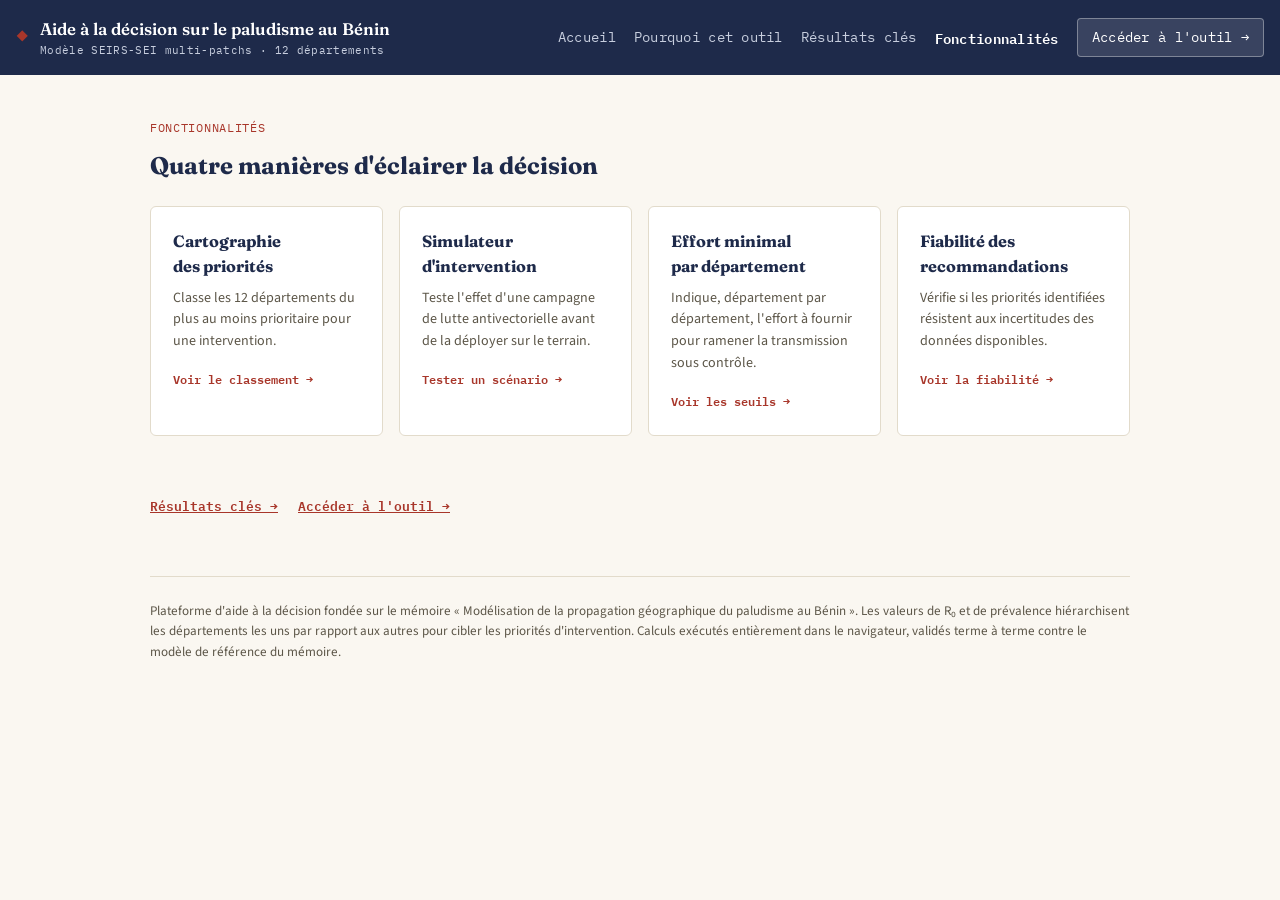
==== fonctionnalites.html @ 159f405b "Add files via upload" ====
<!doctype html>
<html lang="fr">
<head>
<meta charset="utf-8">
<meta name="viewport" content="width=device-width, initial-scale=1">
<title>Fonctionnalités — Plateforme paludisme Bénin</title>
<link rel="preconnect" href="https://fonts.googleapis.com">
<link rel="preconnect" href="https://fonts.gstatic.com" crossorigin>
<link href="https://fonts.googleapis.com/css2?family=Fraunces:opsz,wght@9..144,500;9..144,600;9..144,700&family=Source+Sans+3:wght@400;500;600&family=IBM+Plex+Mono:wght@400;500;600&display=swap" rel="stylesheet">
<link rel="stylesheet" href="style.css">
</head>
<body>

<header class="topbar">
  <div class="topbar-row">
    <a class="brand" href="index.html">
      <span class="brand-mark">◆</span>
      <div>
        <div class="brand-title">Aide à la décision sur le paludisme au Bénin</div>
        <div class="brand-sub">Modèle SEIRS-SEI multi-patchs · 12 départements</div>
      </div>
    </a>
    <nav class="site-links">
      <a href="index.html">Accueil</a>
      <a href="pourquoi.html">Pourquoi cet outil</a>
      <a href="resultats.html">Résultats clés</a>
      <a href="fonctionnalites.html" class="current">Fonctionnalités</a>
      <a href="outil.html" class="cta">Accéder à l'outil →</a>
    </nav>
  </div>
</header>

<section class="features" id="fonctionnalites">
  <div class="section-head">
    <span class="section-eyebrow">Fonctionnalités</span>
    <h2>Quatre manières d'éclairer la décision</h2>
  </div>
  <div class="feature-grid">
    <a class="feature-card" href="outil.html#cartographie">
      <h3>Cartographie des priorités</h3>
      <p>Classe les 12 départements du plus au moins prioritaire pour une intervention.</p>
      <span class="feature-link">Voir le classement →</span>
    </a>
    <a class="feature-card" href="outil.html#simulateur">
      <h3>Simulateur d'intervention</h3>
      <p>Teste l'effet d'une campagne de lutte antivectorielle avant de la déployer sur le terrain.</p>
      <span class="feature-link">Tester un scénario →</span>
    </a>
    <a class="feature-card" href="outil.html#effort">
      <h3>Effort minimal par département</h3>
      <p>Indique, département par département, l'effort à fournir pour ramener la transmission sous contrôle.</p>
      <span class="feature-link">Voir les seuils →</span>
    </a>
    <a class="feature-card" href="outil.html#robustesse">
      <h3>Fiabilité des recommandations</h3>
      <p>Vérifie si les priorités identifiées résistent aux incertitudes des données disponibles.</p>
      <span class="feature-link">Voir la fiabilité →</span>
    </a>
  </div>
</section>

<nav class="page-foot-nav" aria-label="Poursuivre">
  <a href="resultats.html">Résultats clés →</a>
  <a href="outil.html">Accéder à l'outil →</a>
</nav>

<footer>
  Plateforme d'aide à la décision fondée sur le mémoire «&nbsp;Modélisation de la propagation géographique du paludisme au Bénin&nbsp;». Les valeurs de R₀ et de prévalence hiérarchisent les départements les uns par rapport aux autres pour cibler les priorités d'intervention. Calculs exécutés entièrement dans le navigateur, validés terme à terme contre le modèle de référence du mémoire.
</footer>

</body>
</html>
---- style.css ----
/* Feuille de style partagée par les 5 pages de la plateforme (Accueil,
   Pourquoi cet outil, Résultats clés, Fonctionnalités, Outil). Bandeau de
   navigation navy commun à toutes les pages + cartes sur fond papier, avec
   thème sombre automatique. */
:root{
  --paper:#faf7f1;
  --surface:#ffffff;
  --ink:#1b1a17;
  --ink-soft:#5c5648;
  --navy:#1e2a4a;
  --navy-soft:#3d4a70;
  --source:#a8362a;
  --source-bg:#f6e6e3;
  --puits:#2c6e76;
  --puits-bg:#e2eff0;
  --line:#e2dbcb;
  --good:#2f7a4f;
  --warn:#b5791a;
  color-scheme: light;
}
@media (prefers-color-scheme: dark){
  :root:not([data-theme="light"]){
    --paper:#14161c;
    --surface:#1d212a;
    --ink:#eae6dc;
    --ink-soft:#a39d8c;
    --navy:#232e4d;
    --navy-soft:#48578c;
    --source:#e58a7b;
    --source-bg:#3a241f;
    --puits:#74c3cc;
    --puits-bg:#1b3438;
    --line:#333849;
    --good:#6fd79a;
    --warn:#e8b969;
    color-scheme: dark;
  }
}
:root[data-theme="dark"]{
  --paper:#14161c;
  --surface:#1d212a;
  --ink:#eae6dc;
  --ink-soft:#a39d8c;
  --navy:#232e4d;
  --navy-soft:#48578c;
  --source:#e58a7b;
  --source-bg:#3a241f;
  --puits:#74c3cc;
  --puits-bg:#1b3438;
  --line:#333849;
  --good:#6fd79a;
  --warn:#e8b969;
  color-scheme: dark;
}

*{box-sizing:border-box;}
html{scroll-behavior:smooth;}
html,body{margin:0; padding:0; height:100%;}
body{
  background:var(--paper);
  color:var(--ink);
  font-family:"Source Sans 3", system-ui, sans-serif;
  font-size:15.5px;
  line-height:1.55;
  padding-inline:16px;
}
h1,h2,h3{font-family:"Fraunces", Georgia, serif; color:var(--navy); margin:0; text-wrap:balance;}
:root[data-theme="dark"] h1, :root[data-theme="dark"] h2, :root[data-theme="dark"] h3{color:var(--ink);}
@media (prefers-color-scheme: dark){ :root:not([data-theme="light"]) h1, :root:not([data-theme="light"]) h2, :root:not([data-theme="light"]) h3{color:var(--ink);} }
.muted{color:var(--ink-soft); font-size:.92rem;}
[hidden]{display:none !important;}
a{color:var(--source);}
button, select, input{font-family:inherit;}
button:focus-visible, select:focus-visible, input:focus-visible, .tab-btn:focus-visible, .toggle-btn:focus-visible, .feature-card:focus-visible{
  outline:2px solid var(--source); outline-offset:2px;
}
@media (prefers-reduced-motion: reduce){ html{scroll-behavior:auto;} *{transition:none !important; animation:none !important;} }

/* ---- bandeau de navigation (commun à toutes les pages) ---- */
.topbar{
  display:flex;
  flex-direction:column;
  gap:12px;
  padding:16px 4px;
  padding-top:calc(16px + env(safe-area-inset-top, 0px));
  margin-inline:-16px;
  padding-inline:16px;
  background:var(--navy);
  color:#fff;
  position:sticky; top:0; z-index:10;
}
.topbar-row{display:flex; align-items:center; justify-content:space-between; flex-wrap:wrap; gap:16px;}
.brand{display:flex; align-items:center; gap:12px; min-width:0; text-decoration:none; color:inherit;}
.brand-mark{color:var(--source); font-size:1.3rem; flex-shrink:0;}
.brand-title{font-family:"Fraunces", serif; font-weight:600; font-size:1.05rem;}
.brand-sub{font-family:"IBM Plex Mono", monospace; font-size:11px; color:#c7cede; letter-spacing:.03em;}

.site-links{display:flex; align-items:center; gap:18px; flex-wrap:wrap;}
.site-links a{
  color:#c7cede; text-decoration:none; font-size:.86rem;
  font-family:"IBM Plex Mono", monospace; letter-spacing:.02em;
}
.site-links a:hover{color:#fff;}
.site-links a.current{color:#fff; font-weight:600;}
.site-links a.cta{
  background:rgba(255,255,255,.12); border:1px solid rgba(255,255,255,.35);
  color:#fff; padding:8px 14px; border-radius:4px;
}
.site-links a.cta:hover{background:rgba(255,255,255,.22);}
@media (max-width:760px){ .site-links a:not(.cta):not(.current){display:none;} }

.tabs{display:flex; gap:4px; flex-wrap:wrap;}
.tab-btn{
  font-family:"IBM Plex Mono", monospace;
  font-size:12.5px;
  letter-spacing:.03em;
  background:transparent;
  border:1px solid rgba(255,255,255,.28);
  color:#dde2ee;
  padding:8px 14px;
  border-radius:3px;
  cursor:pointer;
  transition:background .15s, color .15s;
}
.tab-btn:hover{background:rgba(255,255,255,.1);}
.tab-btn.active{background:#fff; color:var(--navy); border-color:#fff; font-weight:600;}

/* ---- layout ---- */
main{max-width:980px; margin:0 auto; padding:36px 0 60px;}
.tab-panel{display:none; scroll-margin-top:132px;}
.tab-panel.active{display:block;}
.panel-head{margin-bottom:24px;}
.panel-head h1{font-size:1.6rem; margin-bottom:8px;}
.panel-head p{max-width:68ch; color:var(--ink-soft); margin:0;}

.card{
  background:var(--surface);
  border:1px solid var(--line);
  border-radius:6px;
  padding:22px;
  margin-bottom:20px;
  min-width:0;
}
.card h3{font-size:1.1rem; margin-bottom:14px;}
.note{
  font-size:.92rem;
  color:var(--ink-soft);
  background:var(--source-bg);
  border-left:3px solid var(--source);
}
.note strong{color:var(--ink);}

/* ---- toggle ---- */
.toggle-row{display:flex; gap:8px; margin-bottom:16px; flex-wrap:wrap;}
.toggle-btn{
  font-family:"IBM Plex Mono", monospace;
  font-size:12.5px;
  background:var(--surface);
  border:1px solid var(--line);
  color:var(--ink-soft);
  padding:9px 16px;
  border-radius:4px;
  cursor:pointer;
}
.toggle-btn.active{background:var(--navy); color:#fff; border-color:var(--navy);}

/* ---- table ---- */
.table-card{overflow-x:auto;}
table{width:100%; border-collapse:collapse; font-size:.9rem; min-width:640px;}
th,td{text-align:left; padding:9px 10px; border-bottom:1px solid var(--line); font-variant-numeric:tabular-nums;}
th{font-family:"IBM Plex Mono", monospace; font-size:11px; text-transform:uppercase; letter-spacing:.04em; color:var(--ink-soft); font-weight:600;}
tbody tr:hover{background:var(--paper);}
.pill{
  display:inline-block; padding:2px 9px; border-radius:20px; font-size:11.5px; font-weight:600;
}
.pill.source{background:var(--source-bg); color:var(--source);}
.pill.puits{background:var(--puits-bg); color:var(--puits);}

/* ---- forms ---- */
.sim-grid{display:grid; grid-template-columns:1fr 1fr; gap:20px;}
@media (max-width:760px){ .sim-grid{grid-template-columns:1fr;} }
.form-card label{
  display:block;
  font-family:"IBM Plex Mono", monospace;
  font-size:12px;
  color:var(--ink-soft);
  text-transform:uppercase;
  letter-spacing:.03em;
  margin:16px 0 6px;
}
.form-card label:first-of-type{margin-top:0;}
select, input[type=range]{width:100%;}
select{
  padding:9px 10px;
  border:1px solid var(--line);
  border-radius:4px;
  background:var(--surface);
  font-size:.95rem;
  color:var(--ink);
}
input[type=range]{accent-color:var(--navy);}
.custom-row{display:flex; align-items:center; justify-content:space-between; gap:10px; margin-bottom:8px; font-size:.88rem;}
.custom-row input{width:70px; padding:5px 6px; border:1px solid var(--line); border-radius:4px; background:var(--surface); color:var(--ink);}

.btn-primary, .btn-secondary{
  margin-top:20px;
  width:100%;
  padding:11px;
  border-radius:4px;
  border:none;
  font-family:"IBM Plex Mono", monospace;
  font-size:13px;
  font-weight:600;
  letter-spacing:.03em;
  cursor:pointer;
}
.btn-primary{background:var(--source); color:#1b1a17;}
.btn-primary:hover{filter:brightness(0.92);}
.btn-secondary{background:var(--puits); color:#0c1f22;}
.btn-secondary:hover{filter:brightness(0.92);}
.btn-primary:disabled, .btn-secondary:disabled{opacity:.55; cursor:wait;}

/* ---- kpis ---- */
.kpi-row{display:grid; grid-template-columns:repeat(auto-fit,minmax(140px,1fr)); gap:1px; background:var(--line); border:1px solid var(--line); margin-bottom:20px; border-radius:4px; overflow:hidden;}
.kpi{background:var(--surface); padding:14px 16px; min-width:0;}
.kpi-label{display:block; font-family:"IBM Plex Mono", monospace; font-size:10.5px; text-transform:uppercase; letter-spacing:.04em; color:var(--ink-soft);}
.kpi-value{display:block; font-family:"IBM Plex Mono", monospace; font-variant-numeric:tabular-nums; font-size:1.4rem; font-weight:600; color:var(--navy); margin-top:4px;}
:root[data-theme="dark"] .kpi-value{color:var(--ink);}
@media (prefers-color-scheme: dark){ :root:not([data-theme="light"]) .kpi-value{color:var(--ink);} }
.kpi-value.good{color:var(--good);}
.kpi-value.warn{color:var(--warn);}

.chart-wrap{position:relative;}
canvas{max-width:100%;}

footer{
  max-width:980px; margin:0 auto; padding:24px 0 calc(40px + env(safe-area-inset-bottom, 0px));
  font-size:.82rem; color:var(--ink-soft); border-top:1px solid var(--line); margin-top:20px;
}

/* ---- hero (page d'accueil) ---- */
.hero{
  position:relative;
  min-height:82svh;
  display:flex;
  flex-direction:column;
  align-items:center;
  justify-content:center;
  text-align:center;
  overflow:hidden;
  background:
    radial-gradient(ellipse 80% 60% at 50% 0%, #26345c 0%, transparent 60%),
    linear-gradient(180deg, #0e1526 0%, #141d36 55%, var(--navy) 100%);
  padding:48px 16px 64px;
  margin-inline:-16px;
}
.hero-field{position:absolute; inset:0; overflow:hidden; pointer-events:none;}
.hero-field svg{position:absolute; color:#c7cede;}
.mosquito{animation:drift 26s ease-in-out infinite;}
.mosquito.m2{animation-duration:32s; animation-delay:-6s; color:#9fb0d9;}
.mosquito.m3{animation-duration:22s; animation-delay:-11s;}
.mosquito.m4{animation-duration:29s; animation-delay:-4s; color:#9fb0d9;}
.mosquito.m5{animation-duration:35s; animation-delay:-18s;}
.mosquito.m6{animation-duration:24s; animation-delay:-9s; color:#9fb0d9;}
@keyframes drift{
  0%{ transform:translate(0,0) rotate(0deg); }
  25%{ transform:translate(18px,-14px) rotate(6deg); }
  50%{ transform:translate(-6px,10px) rotate(-4deg); }
  75%{ transform:translate(-20px,-8px) rotate(3deg); }
  100%{ transform:translate(0,0) rotate(0deg); }
}
.parasite{animation:pulse 5.5s ease-in-out infinite; color:var(--source);}
.parasite.p2{animation-duration:6.5s; animation-delay:-2s;}
.parasite.p3{animation-duration:4.8s; animation-delay:-1s;}
.parasite.p4{animation-duration:7s; animation-delay:-3.5s;}
@keyframes pulse{
  0%, 100%{ opacity:.35; transform:scale(1); }
  50%{ opacity:.75; transform:scale(1.08); }
}
.hero-network{position:absolute; color:#4a5a8c; opacity:.55;}
.hero-network .edge{stroke-dasharray:4 5; animation:flow 7s linear infinite;}
@keyframes flow{ to{ stroke-dashoffset:-90; } }
@media (prefers-reduced-motion: reduce){
  .mosquito, .parasite, .hero-network .edge{ animation:none !important; }
}

.hero-content{position:relative; z-index:1; max-width:720px;}
.hero-eyebrow{
  font-family:"IBM Plex Mono", monospace; font-size:12px; letter-spacing:.08em; text-transform:uppercase;
  color:#e8a79c; margin-bottom:18px; display:block;
}
.hero-title{
  font-family:"Fraunces", Georgia, serif; font-weight:600; color:#fdfbf6;
  font-size:clamp(2rem, 5vw, 3.2rem); line-height:1.1; margin:0 0 18px; text-wrap:balance;
}
.hero-title em{color:#e8a79c; font-style:normal;}
.hero-sub{
  color:#c7cede; font-size:1.05rem; max-width:56ch; margin:0 auto 34px; line-height:1.6;
}
.hero-cta{
  display:inline-flex; align-items:center; gap:10px;
  background:var(--source); color:#fff; border:none; border-radius:4px;
  padding:14px 28px; font-family:"IBM Plex Mono", monospace; font-size:13px; font-weight:600;
  letter-spacing:.03em; text-decoration:none; cursor:pointer; transition:transform .15s, filter .15s;
}
.hero-cta:hover{ filter:brightness(1.08); transform:translateY(-1px); }
.hero-scroll-hint{
  margin-top:40px; color:#8b97bf; font-size:11.5px; font-family:"IBM Plex Mono", monospace;
  letter-spacing:.05em; text-transform:uppercase; display:flex; flex-direction:column; align-items:center; gap:8px;
}
.hero-scroll-hint svg{animation:bob 1.8s ease-in-out infinite;}
@keyframes bob{ 0%,100%{transform:translateY(0);} 50%{transform:translateY(5px);} }
@media (prefers-reduced-motion: reduce){ .hero-scroll-hint svg{animation:none;} }

/* ---- sections de contenu (Pourquoi / Résultats clés / Fonctionnalités) ---- */
.section-eyebrow{
  font-family:"IBM Plex Mono", monospace; font-size:11.5px; letter-spacing:.06em; text-transform:uppercase;
  color:var(--source); display:block; margin-bottom:10px;
}
.section-head{max-width:980px; margin:0 auto; padding:0 0 22px;}
.section-head h2{font-size:1.5rem;}

.mission{max-width:980px; margin:0 auto; padding:56px 0 60px;}
.mission-inner{max-width:68ch;}
.mission h2{font-size:1.6rem; margin-bottom:16px;}
.mission p{color:var(--ink-soft); margin:0 0 14px; font-size:1.02rem;}
.mission p:last-child{margin-bottom:0;}

.highlights{max-width:980px; margin:0 auto; padding:44px 0 60px;}
.highlight-grid{display:grid; grid-template-columns:repeat(auto-fit,minmax(210px,1fr)); gap:16px;}
.highlight-card{background:var(--surface); border:1px solid var(--line); border-radius:6px; padding:20px;}
.highlight-label{
  display:block; font-family:"IBM Plex Mono", monospace; font-size:11px; text-transform:uppercase;
  letter-spacing:.03em; color:var(--ink-soft); margin-bottom:8px;
}
.highlight-value{
  display:block; font-family:"Fraunces", serif; font-weight:600; font-size:1.25rem; color:var(--navy);
  margin-bottom:10px; line-height:1.25;
}
:root[data-theme="dark"] .highlight-value{color:var(--ink);}
@media (prefers-color-scheme: dark){ :root:not([data-theme="light"]) .highlight-value{color:var(--ink);} }
.highlight-card p{margin:0; font-size:.88rem; color:var(--ink-soft);}
.highlight-card--live{border-color:var(--source); border-left-width:3px;}
.highlight-value--warn{color:var(--warn) !important;}
.live-dot{color:var(--source); font-size:9px; vertical-align:middle;}
.highlight-goto, .highlight-reset{
  display:inline-block; margin-top:8px; font-family:"IBM Plex Mono", monospace; font-size:12px;
  color:var(--source); font-weight:600; text-decoration:none; background:none; border:none; padding:0; cursor:pointer;
}
.highlight-goto:hover, .highlight-reset:hover{text-decoration:underline;}

.features{max-width:980px; margin:0 auto; padding:44px 0 60px;}
.feature-grid{display:grid; grid-template-columns:repeat(auto-fit,minmax(220px,1fr)); gap:16px;}
.feature-card{
  display:block; background:var(--surface); border:1px solid var(--line); border-radius:6px; padding:22px;
  cursor:pointer; transition:border-color .15s, transform .15s; text-align:left; text-decoration:none;
}
.feature-card:hover{border-color:var(--source); transform:translateY(-2px);}
.feature-card h3{font-size:1.02rem; margin-bottom:8px;}
.feature-card p{margin:0 0 14px; font-size:.88rem; color:var(--ink-soft);}
.feature-link{font-family:"IBM Plex Mono", monospace; font-size:12px; color:var(--source); font-weight:600;}

/* ---- page de contenu simple (utilisée par Pourquoi / Résultats clés / Fonctionnalités) ---- */
.page-foot-nav{
  max-width:980px; margin:0 auto; padding:0 0 40px; display:flex; gap:20px; flex-wrap:wrap;
  font-family:"IBM Plex Mono", monospace; font-size:13px;
}
.page-foot-nav a{font-weight:600;}
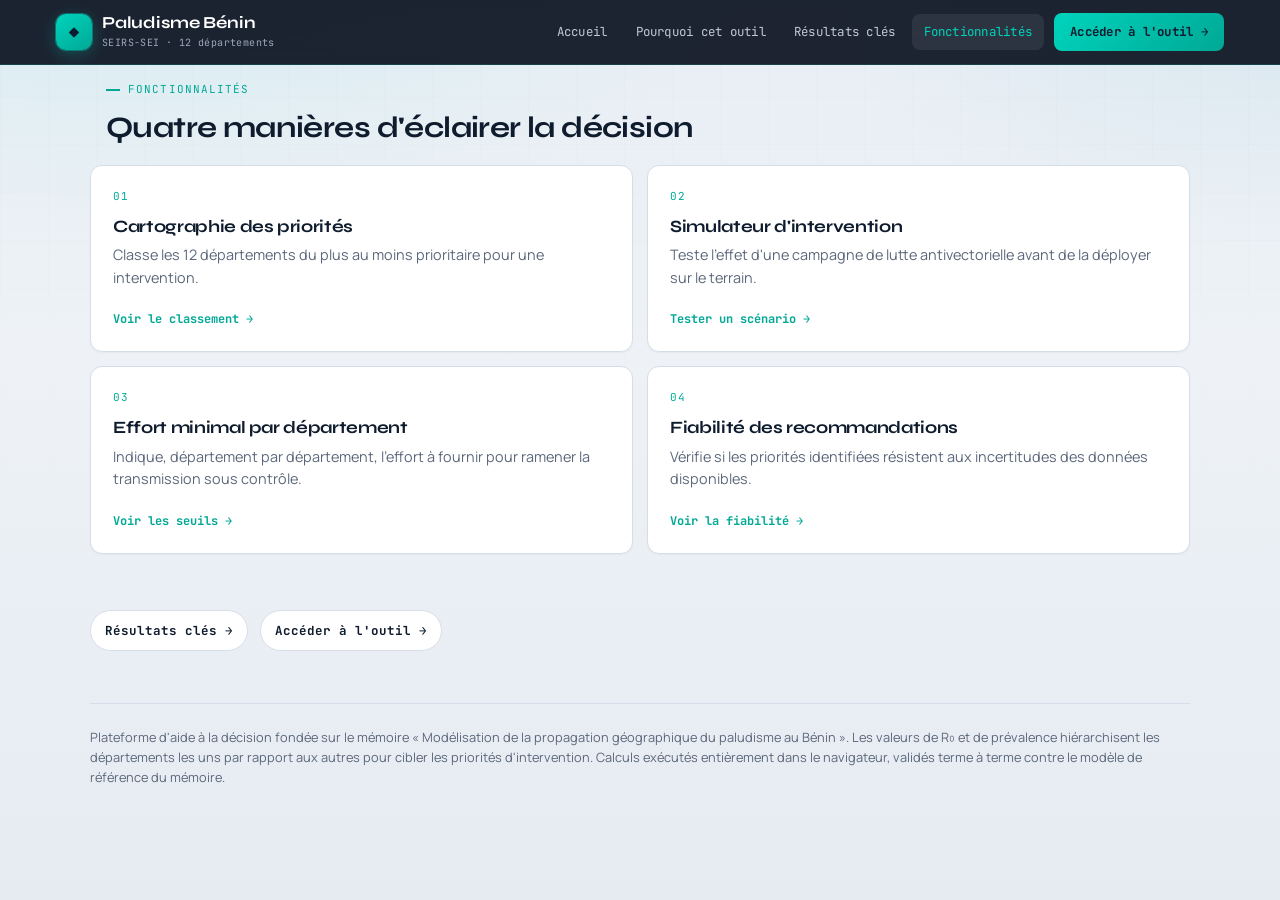
==== commit 29e68861: "Refonte UI high-tech mobile-first de la plateforme. Modernise l'interface (design system, navigation" ====
--- a/fonctionnalites.html
+++ b/fonctionnalites.html
@@ -2,11 +2,11 @@
 <html lang="fr">
 <head>
 <meta charset="utf-8">
-<meta name="viewport" content="width=device-width, initial-scale=1">
-<title>Fonctionnalités — Plateforme paludisme Bénin</title>
+<meta name="viewport" content="width=device-width, initial-scale=1, viewport-fit=cover">
+<title>Fonctionnalités — Paludisme Bénin</title>
 <link rel="preconnect" href="https://fonts.googleapis.com">
 <link rel="preconnect" href="https://fonts.gstatic.com" crossorigin>
-<link href="https://fonts.googleapis.com/css2?family=Fraunces:opsz,wght@9..144,500;9..144,600;9..144,700&family=Source+Sans+3:wght@400;500;600&family=IBM+Plex+Mono:wght@400;500;600&display=swap" rel="stylesheet">
+<link href="https://fonts.googleapis.com/css2?family=JetBrains+Mono:wght@400;500;700&family=Manrope:wght@400;500;600;700&family=Syne:wght@600;700;800&display=swap" rel="stylesheet">
 <link rel="stylesheet" href="style.css">
 </head>
 <body>
@@ -14,13 +14,16 @@
 <header class="topbar">
   <div class="topbar-row">
     <a class="brand" href="index.html">
-      <span class="brand-mark">◆</span>
+      <span class="brand-mark" aria-hidden="true">◆</span>
       <div>
-        <div class="brand-title">Aide à la décision sur le paludisme au Bénin</div>
-        <div class="brand-sub">Modèle SEIRS-SEI multi-patchs · 12 départements</div>
+        <div class="brand-title">Paludisme Bénin</div>
+        <div class="brand-sub">SEIRS-SEI · 12 départements</div>
       </div>
     </a>
-    <nav class="site-links">
+    <button class="nav-toggle" type="button" aria-label="Ouvrir le menu" aria-expanded="false" aria-controls="site-nav">
+      <span></span><span></span><span></span>
+    </button>
+    <nav class="site-links" id="site-nav">
       <a href="index.html">Accueil</a>
       <a href="pourquoi.html">Pourquoi cet outil</a>
       <a href="resultats.html">Résultats clés</a>
@@ -29,29 +32,34 @@
     </nav>
   </div>
 </header>
+<div class="nav-backdrop" aria-hidden="true"></div>
 
-<section class="features" id="fonctionnalites">
+<section class="features page-shell" id="fonctionnalites">
   <div class="section-head">
     <span class="section-eyebrow">Fonctionnalités</span>
     <h2>Quatre manières d'éclairer la décision</h2>
   </div>
   <div class="feature-grid">
     <a class="feature-card" href="outil.html#cartographie">
+      <span class="feature-index">01</span>
       <h3>Cartographie des priorités</h3>
       <p>Classe les 12 départements du plus au moins prioritaire pour une intervention.</p>
       <span class="feature-link">Voir le classement →</span>
     </a>
     <a class="feature-card" href="outil.html#simulateur">
+      <span class="feature-index">02</span>
       <h3>Simulateur d'intervention</h3>
       <p>Teste l'effet d'une campagne de lutte antivectorielle avant de la déployer sur le terrain.</p>
       <span class="feature-link">Tester un scénario →</span>
     </a>
     <a class="feature-card" href="outil.html#effort">
+      <span class="feature-index">03</span>
       <h3>Effort minimal par département</h3>
       <p>Indique, département par département, l'effort à fournir pour ramener la transmission sous contrôle.</p>
       <span class="feature-link">Voir les seuils →</span>
     </a>
     <a class="feature-card" href="outil.html#robustesse">
+      <span class="feature-index">04</span>
       <h3>Fiabilité des recommandations</h3>
       <p>Vérifie si les priorités identifiées résistent aux incertitudes des données disponibles.</p>
       <span class="feature-link">Voir la fiabilité →</span>
@@ -68,5 +76,6 @@
   Plateforme d'aide à la décision fondée sur le mémoire «&nbsp;Modélisation de la propagation géographique du paludisme au Bénin&nbsp;». Les valeurs de R₀ et de prévalence hiérarchisent les départements les uns par rapport aux autres pour cibler les priorités d'intervention. Calculs exécutés entièrement dans le navigateur, validés terme à terme contre le modèle de référence du mémoire.
 </footer>
 
+<script src="nav.js"></script>
 </body>
 </html>
--- a/style.css
+++ b/style.css
@@ -1,368 +1,1192 @@
-/* Feuille de style partagée par les 5 pages de la plateforme (Accueil,
-   Pourquoi cet outil, Résultats clés, Fonctionnalités, Outil). Bandeau de
-   navigation navy commun à toutes les pages + cartes sur fond papier, avec
-   thème sombre automatique. */
-:root{
-  --paper:#faf7f1;
-  --surface:#ffffff;
-  --ink:#1b1a17;
-  --ink-soft:#5c5648;
-  --navy:#1e2a4a;
-  --navy-soft:#3d4a70;
-  --source:#a8362a;
-  --source-bg:#f6e6e3;
-  --puits:#2c6e76;
-  --puits-bg:#e2eff0;
-  --line:#e2dbcb;
-  --good:#2f7a4f;
-  --warn:#b5791a;
+/* Plateforme paludisme Bénin — design system high-tech, mobile-first.
+   Les variables --source / --puits / --navy / --ink / --line alimentent Chart.js. */
+
+:root {
+  --bg: #eef2f6;
+  --bg-elevated: #f7f9fc;
+  --surface: #ffffff;
+  --surface-2: #f1f5f9;
+  --ink: #0b1220;
+  --ink-soft: #5b677a;
+  --navy: #0f1c2e;
+  --navy-soft: #334155;
+  --accent: #00a896;
+  --accent-bright: #00d4bc;
+  --accent-dim: rgba(0, 168, 150, 0.12);
+  --source: #e04a3a;
+  --source-bg: #fdeceb;
+  --puits: #0e8fa8;
+  --puits-bg: #e6f6f9;
+  --line: #d5dde8;
+  --line-strong: #b8c4d4;
+  --good: #1a8f5c;
+  --warn: #c47a12;
+  --glass: rgba(255, 255, 255, 0.72);
+  --shadow-sm: 0 1px 2px rgba(11, 18, 32, 0.04);
+  --shadow-md: 0 8px 28px rgba(11, 18, 32, 0.08);
+  --radius: 12px;
+  --radius-sm: 8px;
+  --topbar-h: 64px;
+  --ease: cubic-bezier(0.22, 1, 0.36, 1);
+  --font-display: "Syne", "Segoe UI", sans-serif;
+  --font-body: "Manrope", system-ui, sans-serif;
+  --font-mono: "JetBrains Mono", ui-monospace, monospace;
   color-scheme: light;
 }
-@media (prefers-color-scheme: dark){
-  :root:not([data-theme="light"]){
-    --paper:#14161c;
-    --surface:#1d212a;
-    --ink:#eae6dc;
-    --ink-soft:#a39d8c;
-    --navy:#232e4d;
-    --navy-soft:#48578c;
-    --source:#e58a7b;
-    --source-bg:#3a241f;
-    --puits:#74c3cc;
-    --puits-bg:#1b3438;
-    --line:#333849;
-    --good:#6fd79a;
-    --warn:#e8b969;
-    color-scheme: dark;
+
+*,
+*::before,
+*::after { box-sizing: border-box; }
+
+html {
+  scroll-behavior: smooth;
+  -webkit-text-size-adjust: 100%;
+}
+
+html, body {
+  margin: 0;
+  padding: 0;
+  min-height: 100%;
+}
+
+body {
+  background:
+    radial-gradient(1200px 600px at 10% -10%, rgba(0, 212, 188, 0.09), transparent 55%),
+    radial-gradient(900px 500px at 100% 0%, rgba(14, 143, 168, 0.07), transparent 50%),
+    linear-gradient(180deg, #e8eef5 0%, var(--bg) 40%, #e6ebf2 100%);
+  background-attachment: fixed;
+  color: var(--ink);
+  font-family: var(--font-body);
+  font-size: 15.5px;
+  line-height: 1.55;
+  padding: 0;
+  overflow-x: hidden;
+}
+
+body::before {
+  content: "";
+  position: fixed;
+  inset: 0;
+  pointer-events: none;
+  z-index: 0;
+  opacity: 0.35;
+  background-image:
+    linear-gradient(rgba(15, 28, 46, 0.035) 1px, transparent 1px),
+    linear-gradient(90deg, rgba(15, 28, 46, 0.035) 1px, transparent 1px);
+  background-size: 48px 48px;
+  mask-image: linear-gradient(180deg, #000 0%, transparent 85%);
+}
+
+body > * { position: relative; z-index: 1; }
+
+h1, h2, h3 {
+  font-family: var(--font-display);
+  color: var(--navy);
+  margin: 0;
+  text-wrap: balance;
+  letter-spacing: -0.02em;
+  line-height: 1.15;
+}
+
+.muted { color: var(--ink-soft); font-size: 0.92rem; }
+[hidden] { display: none !important; }
+
+a { color: var(--accent); }
+a:hover { color: var(--navy); }
+
+button, select, input { font-family: inherit; }
+
+button:focus-visible,
+select:focus-visible,
+input:focus-visible,
+.tab-btn:focus-visible,
+.toggle-btn:focus-visible,
+.feature-card:focus-visible,
+.nav-toggle:focus-visible {
+  outline: 2px solid var(--accent);
+  outline-offset: 2px;
+}
+
+@media (prefers-reduced-motion: reduce) {
+  html { scroll-behavior: auto; }
+  *, *::before, *::after {
+    transition: none !important;
+    animation: none !important;
   }
 }
-:root[data-theme="dark"]{
-  --paper:#14161c;
-  --surface:#1d212a;
-  --ink:#eae6dc;
-  --ink-soft:#a39d8c;
-  --navy:#232e4d;
-  --navy-soft:#48578c;
-  --source:#e58a7b;
-  --source-bg:#3a241f;
-  --puits:#74c3cc;
-  --puits-bg:#1b3438;
-  --line:#333849;
-  --good:#6fd79a;
-  --warn:#e8b969;
-  color-scheme: dark;
-}
-
-*{box-sizing:border-box;}
-html{scroll-behavior:smooth;}
-html,body{margin:0; padding:0; height:100%;}
-body{
-  background:var(--paper);
-  color:var(--ink);
-  font-family:"Source Sans 3", system-ui, sans-serif;
-  font-size:15.5px;
-  line-height:1.55;
-  padding-inline:16px;
-}
-h1,h2,h3{font-family:"Fraunces", Georgia, serif; color:var(--navy); margin:0; text-wrap:balance;}
-:root[data-theme="dark"] h1, :root[data-theme="dark"] h2, :root[data-theme="dark"] h3{color:var(--ink);}
-@media (prefers-color-scheme: dark){ :root:not([data-theme="light"]) h1, :root:not([data-theme="light"]) h2, :root:not([data-theme="light"]) h3{color:var(--ink);} }
-.muted{color:var(--ink-soft); font-size:.92rem;}
-[hidden]{display:none !important;}
-a{color:var(--source);}
-button, select, input{font-family:inherit;}
-button:focus-visible, select:focus-visible, input:focus-visible, .tab-btn:focus-visible, .toggle-btn:focus-visible, .feature-card:focus-visible{
-  outline:2px solid var(--source); outline-offset:2px;
-}
-@media (prefers-reduced-motion: reduce){ html{scroll-behavior:auto;} *{transition:none !important; animation:none !important;} }
-
-/* ---- bandeau de navigation (commun à toutes les pages) ---- */
-.topbar{
-  display:flex;
-  flex-direction:column;
-  gap:12px;
-  padding:16px 4px;
-  padding-top:calc(16px + env(safe-area-inset-top, 0px));
-  margin-inline:-16px;
-  padding-inline:16px;
-  background:var(--navy);
-  color:#fff;
-  position:sticky; top:0; z-index:10;
-}
-.topbar-row{display:flex; align-items:center; justify-content:space-between; flex-wrap:wrap; gap:16px;}
-.brand{display:flex; align-items:center; gap:12px; min-width:0; text-decoration:none; color:inherit;}
-.brand-mark{color:var(--source); font-size:1.3rem; flex-shrink:0;}
-.brand-title{font-family:"Fraunces", serif; font-weight:600; font-size:1.05rem;}
-.brand-sub{font-family:"IBM Plex Mono", monospace; font-size:11px; color:#c7cede; letter-spacing:.03em;}
-
-.site-links{display:flex; align-items:center; gap:18px; flex-wrap:wrap;}
-.site-links a{
-  color:#c7cede; text-decoration:none; font-size:.86rem;
-  font-family:"IBM Plex Mono", monospace; letter-spacing:.02em;
-}
-.site-links a:hover{color:#fff;}
-.site-links a.current{color:#fff; font-weight:600;}
-.site-links a.cta{
-  background:rgba(255,255,255,.12); border:1px solid rgba(255,255,255,.35);
-  color:#fff; padding:8px 14px; border-radius:4px;
-}
-.site-links a.cta:hover{background:rgba(255,255,255,.22);}
-@media (max-width:760px){ .site-links a:not(.cta):not(.current){display:none;} }
-
-.tabs{display:flex; gap:4px; flex-wrap:wrap;}
-.tab-btn{
-  font-family:"IBM Plex Mono", monospace;
-  font-size:12.5px;
-  letter-spacing:.03em;
-  background:transparent;
-  border:1px solid rgba(255,255,255,.28);
-  color:#dde2ee;
-  padding:8px 14px;
-  border-radius:3px;
-  cursor:pointer;
-  transition:background .15s, color .15s;
-}
-.tab-btn:hover{background:rgba(255,255,255,.1);}
-.tab-btn.active{background:#fff; color:var(--navy); border-color:#fff; font-weight:600;}
-
-/* ---- layout ---- */
-main{max-width:980px; margin:0 auto; padding:36px 0 60px;}
-.tab-panel{display:none; scroll-margin-top:132px;}
-.tab-panel.active{display:block;}
-.panel-head{margin-bottom:24px;}
-.panel-head h1{font-size:1.6rem; margin-bottom:8px;}
-.panel-head p{max-width:68ch; color:var(--ink-soft); margin:0;}
-
-.card{
-  background:var(--surface);
-  border:1px solid var(--line);
-  border-radius:6px;
-  padding:22px;
-  margin-bottom:20px;
-  min-width:0;
-}
-.card h3{font-size:1.1rem; margin-bottom:14px;}
-.note{
-  font-size:.92rem;
-  color:var(--ink-soft);
-  background:var(--source-bg);
-  border-left:3px solid var(--source);
-}
-.note strong{color:var(--ink);}
-
-/* ---- toggle ---- */
-.toggle-row{display:flex; gap:8px; margin-bottom:16px; flex-wrap:wrap;}
-.toggle-btn{
-  font-family:"IBM Plex Mono", monospace;
-  font-size:12.5px;
-  background:var(--surface);
-  border:1px solid var(--line);
-  color:var(--ink-soft);
-  padding:9px 16px;
-  border-radius:4px;
-  cursor:pointer;
-}
-.toggle-btn.active{background:var(--navy); color:#fff; border-color:var(--navy);}
-
-/* ---- table ---- */
-.table-card{overflow-x:auto;}
-table{width:100%; border-collapse:collapse; font-size:.9rem; min-width:640px;}
-th,td{text-align:left; padding:9px 10px; border-bottom:1px solid var(--line); font-variant-numeric:tabular-nums;}
-th{font-family:"IBM Plex Mono", monospace; font-size:11px; text-transform:uppercase; letter-spacing:.04em; color:var(--ink-soft); font-weight:600;}
-tbody tr:hover{background:var(--paper);}
-.pill{
-  display:inline-block; padding:2px 9px; border-radius:20px; font-size:11.5px; font-weight:600;
-}
-.pill.source{background:var(--source-bg); color:var(--source);}
-.pill.puits{background:var(--puits-bg); color:var(--puits);}
-
-/* ---- forms ---- */
-.sim-grid{display:grid; grid-template-columns:1fr 1fr; gap:20px;}
-@media (max-width:760px){ .sim-grid{grid-template-columns:1fr;} }
-.form-card label{
-  display:block;
-  font-family:"IBM Plex Mono", monospace;
-  font-size:12px;
-  color:var(--ink-soft);
-  text-transform:uppercase;
-  letter-spacing:.03em;
-  margin:16px 0 6px;
-}
-.form-card label:first-of-type{margin-top:0;}
-select, input[type=range]{width:100%;}
-select{
-  padding:9px 10px;
-  border:1px solid var(--line);
-  border-radius:4px;
-  background:var(--surface);
-  font-size:.95rem;
-  color:var(--ink);
-}
-input[type=range]{accent-color:var(--navy);}
-.custom-row{display:flex; align-items:center; justify-content:space-between; gap:10px; margin-bottom:8px; font-size:.88rem;}
-.custom-row input{width:70px; padding:5px 6px; border:1px solid var(--line); border-radius:4px; background:var(--surface); color:var(--ink);}
-
-.btn-primary, .btn-secondary{
-  margin-top:20px;
-  width:100%;
-  padding:11px;
-  border-radius:4px;
-  border:none;
-  font-family:"IBM Plex Mono", monospace;
-  font-size:13px;
-  font-weight:600;
-  letter-spacing:.03em;
-  cursor:pointer;
-}
-.btn-primary{background:var(--source); color:#1b1a17;}
-.btn-primary:hover{filter:brightness(0.92);}
-.btn-secondary{background:var(--puits); color:#0c1f22;}
-.btn-secondary:hover{filter:brightness(0.92);}
-.btn-primary:disabled, .btn-secondary:disabled{opacity:.55; cursor:wait;}
-
-/* ---- kpis ---- */
-.kpi-row{display:grid; grid-template-columns:repeat(auto-fit,minmax(140px,1fr)); gap:1px; background:var(--line); border:1px solid var(--line); margin-bottom:20px; border-radius:4px; overflow:hidden;}
-.kpi{background:var(--surface); padding:14px 16px; min-width:0;}
-.kpi-label{display:block; font-family:"IBM Plex Mono", monospace; font-size:10.5px; text-transform:uppercase; letter-spacing:.04em; color:var(--ink-soft);}
-.kpi-value{display:block; font-family:"IBM Plex Mono", monospace; font-variant-numeric:tabular-nums; font-size:1.4rem; font-weight:600; color:var(--navy); margin-top:4px;}
-:root[data-theme="dark"] .kpi-value{color:var(--ink);}
-@media (prefers-color-scheme: dark){ :root:not([data-theme="light"]) .kpi-value{color:var(--ink);} }
-.kpi-value.good{color:var(--good);}
-.kpi-value.warn{color:var(--warn);}
-
-.chart-wrap{position:relative;}
-canvas{max-width:100%;}
-
-footer{
-  max-width:980px; margin:0 auto; padding:24px 0 calc(40px + env(safe-area-inset-bottom, 0px));
-  font-size:.82rem; color:var(--ink-soft); border-top:1px solid var(--line); margin-top:20px;
-}
-
-/* ---- hero (page d'accueil) ---- */
-.hero{
-  position:relative;
-  min-height:82svh;
-  display:flex;
-  flex-direction:column;
-  align-items:center;
-  justify-content:center;
-  text-align:center;
-  overflow:hidden;
+
+/* ========== TOPBAR ========== */
+.topbar {
+  position: sticky;
+  top: 0;
+  z-index: 100;
+  display: flex;
+  flex-direction: column;
+  gap: 0;
+  background: rgba(11, 18, 32, 0.92);
+  backdrop-filter: blur(16px) saturate(1.2);
+  -webkit-backdrop-filter: blur(16px) saturate(1.2);
+  color: #fff;
+  border-bottom: 1px solid rgba(0, 212, 188, 0.18);
+  padding-top: env(safe-area-inset-top, 0px);
+}
+
+.topbar-row {
+  display: flex;
+  align-items: center;
+  justify-content: space-between;
+  gap: 12px;
+  min-height: var(--topbar-h);
+  padding: 10px 16px;
+  max-width: 1200px;
+  width: 100%;
+  margin: 0 auto;
+}
+
+.brand {
+  display: flex;
+  align-items: center;
+  gap: 10px;
+  min-width: 0;
+  text-decoration: none;
+  color: inherit;
+  flex: 1;
+}
+
+.brand-mark {
+  flex-shrink: 0;
+  width: 36px;
+  height: 36px;
+  display: grid;
+  place-items: center;
+  border-radius: 10px;
+  background: linear-gradient(145deg, var(--accent-bright), var(--accent));
+  color: var(--navy);
+  font-size: 0.85rem;
+  font-weight: 700;
+  box-shadow: 0 0 0 1px rgba(0, 212, 188, 0.4), 0 4px 16px rgba(0, 168, 150, 0.35);
+}
+
+.brand-title {
+  font-family: var(--font-display);
+  font-weight: 700;
+  font-size: clamp(0.85rem, 2.8vw, 1.05rem);
+  letter-spacing: -0.01em;
+  line-height: 1.2;
+  white-space: nowrap;
+  overflow: hidden;
+  text-overflow: ellipsis;
+}
+
+.brand-sub {
+  font-family: var(--font-mono);
+  font-size: 10px;
+  color: rgba(199, 214, 230, 0.75);
+  letter-spacing: 0.04em;
+  margin-top: 2px;
+  display: none;
+}
+
+@media (min-width: 480px) {
+  .brand-sub { display: block; }
+}
+
+.nav-toggle {
+  display: flex;
+  flex-direction: column;
+  justify-content: center;
+  gap: 5px;
+  width: 44px;
+  height: 44px;
+  padding: 10px;
+  border: 1px solid rgba(255, 255, 255, 0.2);
+  border-radius: var(--radius-sm);
+  background: rgba(255, 255, 255, 0.06);
+  cursor: pointer;
+  flex-shrink: 0;
+}
+
+.nav-toggle span {
+  display: block;
+  height: 2px;
+  width: 100%;
+  background: #fff;
+  border-radius: 2px;
+  transition: transform 0.25s var(--ease), opacity 0.2s;
+}
+
+.topbar.is-open .nav-toggle span:nth-child(1) {
+  transform: translateY(7px) rotate(45deg);
+}
+.topbar.is-open .nav-toggle span:nth-child(2) { opacity: 0; }
+.topbar.is-open .nav-toggle span:nth-child(3) {
+  transform: translateY(-7px) rotate(-45deg);
+}
+
+.site-links {
+  display: none;
+  flex-direction: column;
+  gap: 4px;
+  padding: 8px 16px 16px;
+  border-top: 1px solid rgba(255, 255, 255, 0.08);
+}
+
+.topbar.is-open .site-links { display: flex; }
+
+.site-links a {
+  color: rgba(220, 230, 242, 0.85);
+  text-decoration: none;
+  font-size: 0.92rem;
+  font-family: var(--font-mono);
+  letter-spacing: 0.02em;
+  padding: 12px 14px;
+  border-radius: var(--radius-sm);
+  transition: background 0.2s, color 0.2s;
+}
+
+.site-links a:hover,
+.site-links a.current {
+  color: #fff;
+  background: rgba(255, 255, 255, 0.08);
+}
+
+.site-links a.current { color: var(--accent-bright); }
+
+.site-links a.cta {
+  margin-top: 6px;
+  background: linear-gradient(135deg, var(--accent-bright), var(--accent));
+  color: var(--navy);
+  font-weight: 700;
+  text-align: center;
+  border: none;
+}
+
+.site-links a.cta:hover {
+  filter: brightness(1.06);
+  color: var(--navy);
+  background: linear-gradient(135deg, var(--accent-bright), var(--accent));
+}
+
+@media (min-width: 900px) {
+  .nav-toggle { display: none; }
+
+  .site-links {
+    display: flex;
+    flex-direction: row;
+    align-items: center;
+    gap: 4px;
+    padding: 0;
+    border: none;
+    flex-wrap: wrap;
+  }
+
+  .site-links a {
+    padding: 8px 12px;
+    font-size: 0.78rem;
+  }
+
+  .site-links a.cta {
+    margin-top: 0;
+    margin-left: 6px;
+    padding: 9px 16px;
+  }
+
+  .brand-sub { display: block; }
+}
+
+/* Tabs (outil) */
+.tabs {
+  display: flex;
+  gap: 6px;
+  overflow-x: auto;
+  -webkit-overflow-scrolling: touch;
+  scrollbar-width: none;
+  padding: 0 16px 12px;
+  max-width: 1200px;
+  width: 100%;
+  margin: 0 auto;
+}
+
+.tabs::-webkit-scrollbar { display: none; }
+
+.tab-btn {
+  flex: 0 0 auto;
+  font-family: var(--font-mono);
+  font-size: 11.5px;
+  letter-spacing: 0.03em;
+  background: transparent;
+  border: 1px solid rgba(255, 255, 255, 0.18);
+  color: rgba(220, 230, 242, 0.8);
+  padding: 9px 14px;
+  border-radius: 999px;
+  cursor: pointer;
+  transition: background 0.2s, color 0.2s, border-color 0.2s;
+  white-space: nowrap;
+}
+
+.tab-btn:hover { background: rgba(255, 255, 255, 0.08); color: #fff; }
+
+.tab-btn.active {
+  background: var(--accent);
+  color: var(--navy);
+  border-color: var(--accent);
+  font-weight: 700;
+}
+
+/* ========== LAYOUT ========== */
+main {
+  width: min(100% - 32px, 1100px);
+  margin: 0 auto;
+  padding: 28px 0 48px;
+}
+
+.tab-panel {
+  display: none;
+  scroll-margin-top: 140px;
+  animation: panelIn 0.35s var(--ease);
+}
+
+.tab-panel.active { display: block; }
+
+@keyframes panelIn {
+  from { opacity: 0; transform: translateY(8px); }
+  to { opacity: 1; transform: translateY(0); }
+}
+
+.panel-head { margin-bottom: 22px; }
+.panel-head h1 {
+  font-size: clamp(1.35rem, 4vw, 1.85rem);
+  margin-bottom: 10px;
+}
+.panel-head p {
+  max-width: 68ch;
+  color: var(--ink-soft);
+  margin: 0;
+  font-size: 0.98rem;
+}
+
+.card {
+  background: var(--glass);
+  backdrop-filter: blur(10px);
+  -webkit-backdrop-filter: blur(10px);
+  border: 1px solid var(--line);
+  border-radius: var(--radius);
+  padding: 18px;
+  margin-bottom: 16px;
+  min-width: 0;
+  box-shadow: var(--shadow-sm);
+}
+
+@media (min-width: 640px) {
+  .card { padding: 22px; margin-bottom: 18px; }
+}
+
+.card h3 {
+  font-size: 1.05rem;
+  margin-bottom: 14px;
+}
+
+.note {
+  font-size: 0.92rem;
+  color: var(--ink-soft);
+  background: linear-gradient(90deg, var(--accent-dim), transparent);
+  border: 1px solid rgba(0, 168, 150, 0.2);
+  border-left: 3px solid var(--accent);
+}
+
+.note strong { color: var(--ink); }
+
+/* Toggle */
+.toggle-row {
+  display: flex;
+  gap: 8px;
+  margin-bottom: 14px;
+  flex-wrap: wrap;
+}
+
+.toggle-btn {
+  font-family: var(--font-mono);
+  font-size: 11.5px;
+  background: var(--surface);
+  border: 1px solid var(--line);
+  color: var(--ink-soft);
+  padding: 10px 14px;
+  border-radius: 999px;
+  cursor: pointer;
+  transition: background 0.2s, color 0.2s, border-color 0.2s;
+  flex: 1 1 auto;
+  text-align: center;
+}
+
+@media (min-width: 640px) {
+  .toggle-btn { flex: 0 1 auto; }
+}
+
+.toggle-btn.active {
+  background: var(--navy);
+  color: #fff;
+  border-color: var(--navy);
+}
+
+/* Table */
+.table-card { overflow-x: auto; -webkit-overflow-scrolling: touch; }
+
+table {
+  width: 100%;
+  border-collapse: collapse;
+  font-size: 0.86rem;
+  min-width: 680px;
+}
+
+th, td {
+  text-align: left;
+  padding: 10px 12px;
+  border-bottom: 1px solid var(--line);
+  font-variant-numeric: tabular-nums;
+}
+
+th {
+  font-family: var(--font-mono);
+  font-size: 10.5px;
+  text-transform: uppercase;
+  letter-spacing: 0.05em;
+  color: var(--ink-soft);
+  font-weight: 600;
+  background: var(--surface-2);
+  position: sticky;
+  top: 0;
+}
+
+tbody tr { transition: background 0.15s; }
+tbody tr:hover { background: rgba(0, 168, 150, 0.05); }
+
+.pill {
+  display: inline-block;
+  padding: 3px 10px;
+  border-radius: 999px;
+  font-size: 11px;
+  font-weight: 700;
+  font-family: var(--font-mono);
+  letter-spacing: 0.02em;
+}
+
+.pill.source { background: var(--source-bg); color: var(--source); }
+.pill.puits { background: var(--puits-bg); color: var(--puits); }
+
+/* Forms */
+.sim-grid {
+  display: grid;
+  grid-template-columns: 1fr;
+  gap: 16px;
+}
+
+@media (min-width: 800px) {
+  .sim-grid { grid-template-columns: 1fr 1fr; gap: 18px; }
+}
+
+.form-card label {
+  display: block;
+  font-family: var(--font-mono);
+  font-size: 11px;
+  color: var(--ink-soft);
+  text-transform: uppercase;
+  letter-spacing: 0.04em;
+  margin: 16px 0 8px;
+}
+
+.form-card label:first-of-type { margin-top: 0; }
+
+select, input[type="range"] { width: 100%; }
+
+select {
+  padding: 12px 14px;
+  border: 1px solid var(--line);
+  border-radius: var(--radius-sm);
+  background: var(--surface);
+  font-size: 0.95rem;
+  color: var(--ink);
+  appearance: none;
+  background-image: url("data:image/svg+xml,%3Csvg xmlns='http://www.w3.org/2000/svg' width='12' height='8' fill='none'%3E%3Cpath d='M1 1.5l5 5 5-5' stroke='%235b677a' stroke-width='1.5' stroke-linecap='round'/%3E%3C/svg%3E");
+  background-repeat: no-repeat;
+  background-position: right 14px center;
+  padding-right: 36px;
+}
+
+input[type="range"] {
+  accent-color: var(--accent);
+  height: 28px;
+}
+
+.custom-row {
+  display: flex;
+  align-items: center;
+  justify-content: space-between;
+  gap: 10px;
+  margin-bottom: 8px;
+  font-size: 0.88rem;
+}
+
+.custom-row input {
+  width: 72px;
+  padding: 8px;
+  border: 1px solid var(--line);
+  border-radius: var(--radius-sm);
+  background: var(--surface);
+  color: var(--ink);
+  font-family: var(--font-mono);
+}
+
+.btn-primary,
+.btn-secondary {
+  margin-top: 20px;
+  width: 100%;
+  min-height: 48px;
+  padding: 12px 16px;
+  border-radius: var(--radius-sm);
+  border: none;
+  font-family: var(--font-mono);
+  font-size: 12.5px;
+  font-weight: 700;
+  letter-spacing: 0.04em;
+  text-transform: uppercase;
+  cursor: pointer;
+  transition: transform 0.2s var(--ease), filter 0.2s, box-shadow 0.2s;
+}
+
+.btn-primary {
+  background: linear-gradient(135deg, #ff6b5a, var(--source));
+  color: #fff;
+  box-shadow: 0 6px 20px rgba(224, 74, 58, 0.28);
+}
+
+.btn-secondary {
+  background: linear-gradient(135deg, var(--accent-bright), var(--accent));
+  color: var(--navy);
+  box-shadow: 0 6px 20px rgba(0, 168, 150, 0.28);
+}
+
+.btn-primary:hover,
+.btn-secondary:hover {
+  filter: brightness(1.05);
+  transform: translateY(-1px);
+}
+
+.btn-primary:disabled,
+.btn-secondary:disabled {
+  opacity: 0.55;
+  cursor: wait;
+  transform: none;
+}
+
+/* KPIs */
+.kpi-row {
+  display: grid;
+  grid-template-columns: repeat(2, 1fr);
+  gap: 1px;
+  background: var(--line);
+  border: 1px solid var(--line);
+  margin-bottom: 18px;
+  border-radius: var(--radius-sm);
+  overflow: hidden;
+}
+
+@media (min-width: 700px) {
+  .kpi-row { grid-template-columns: repeat(4, 1fr); }
+}
+
+.kpi {
+  background: var(--surface);
+  padding: 14px 14px;
+  min-width: 0;
+}
+
+.kpi-label {
+  display: block;
+  font-family: var(--font-mono);
+  font-size: 10px;
+  text-transform: uppercase;
+  letter-spacing: 0.05em;
+  color: var(--ink-soft);
+}
+
+.kpi-value {
+  display: block;
+  font-family: var(--font-mono);
+  font-variant-numeric: tabular-nums;
+  font-size: clamp(1.15rem, 3vw, 1.4rem);
+  font-weight: 700;
+  color: var(--navy);
+  margin-top: 6px;
+}
+
+.kpi-value.good { color: var(--good); }
+.kpi-value.warn { color: var(--warn); }
+
+.chart-wrap {
+  position: relative;
+  width: 100%;
+  overflow-x: auto;
+}
+
+canvas { max-width: 100%; height: auto !important; }
+
+/* Footer */
+footer {
+  width: min(100% - 32px, 1100px);
+  margin: 0 auto;
+  padding: 24px 0 calc(36px + env(safe-area-inset-bottom, 0px));
+  font-size: 0.8rem;
+  color: var(--ink-soft);
+  border-top: 1px solid var(--line);
+  margin-top: 12px;
+  line-height: 1.55;
+}
+
+/* ========== HERO ========== */
+.hero {
+  position: relative;
+  min-height: calc(100svh - var(--topbar-h));
+  display: flex;
+  flex-direction: column;
+  align-items: stretch;
+  justify-content: flex-end;
+  overflow: hidden;
   background:
-    radial-gradient(ellipse 80% 60% at 50% 0%, #26345c 0%, transparent 60%),
-    linear-gradient(180deg, #0e1526 0%, #141d36 55%, var(--navy) 100%);
-  padding:48px 16px 64px;
-  margin-inline:-16px;
-}
-.hero-field{position:absolute; inset:0; overflow:hidden; pointer-events:none;}
-.hero-field svg{position:absolute; color:#c7cede;}
-.mosquito{animation:drift 26s ease-in-out infinite;}
-.mosquito.m2{animation-duration:32s; animation-delay:-6s; color:#9fb0d9;}
-.mosquito.m3{animation-duration:22s; animation-delay:-11s;}
-.mosquito.m4{animation-duration:29s; animation-delay:-4s; color:#9fb0d9;}
-.mosquito.m5{animation-duration:35s; animation-delay:-18s;}
-.mosquito.m6{animation-duration:24s; animation-delay:-9s; color:#9fb0d9;}
-@keyframes drift{
-  0%{ transform:translate(0,0) rotate(0deg); }
-  25%{ transform:translate(18px,-14px) rotate(6deg); }
-  50%{ transform:translate(-6px,10px) rotate(-4deg); }
-  75%{ transform:translate(-20px,-8px) rotate(3deg); }
-  100%{ transform:translate(0,0) rotate(0deg); }
-}
-.parasite{animation:pulse 5.5s ease-in-out infinite; color:var(--source);}
-.parasite.p2{animation-duration:6.5s; animation-delay:-2s;}
-.parasite.p3{animation-duration:4.8s; animation-delay:-1s;}
-.parasite.p4{animation-duration:7s; animation-delay:-3.5s;}
-@keyframes pulse{
-  0%, 100%{ opacity:.35; transform:scale(1); }
-  50%{ opacity:.75; transform:scale(1.08); }
-}
-.hero-network{position:absolute; color:#4a5a8c; opacity:.55;}
-.hero-network .edge{stroke-dasharray:4 5; animation:flow 7s linear infinite;}
-@keyframes flow{ to{ stroke-dashoffset:-90; } }
-@media (prefers-reduced-motion: reduce){
-  .mosquito, .parasite, .hero-network .edge{ animation:none !important; }
-}
-
-.hero-content{position:relative; z-index:1; max-width:720px;}
-.hero-eyebrow{
-  font-family:"IBM Plex Mono", monospace; font-size:12px; letter-spacing:.08em; text-transform:uppercase;
-  color:#e8a79c; margin-bottom:18px; display:block;
-}
-.hero-title{
-  font-family:"Fraunces", Georgia, serif; font-weight:600; color:#fdfbf6;
-  font-size:clamp(2rem, 5vw, 3.2rem); line-height:1.1; margin:0 0 18px; text-wrap:balance;
-}
-.hero-title em{color:#e8a79c; font-style:normal;}
-.hero-sub{
-  color:#c7cede; font-size:1.05rem; max-width:56ch; margin:0 auto 34px; line-height:1.6;
-}
-.hero-cta{
-  display:inline-flex; align-items:center; gap:10px;
-  background:var(--source); color:#fff; border:none; border-radius:4px;
-  padding:14px 28px; font-family:"IBM Plex Mono", monospace; font-size:13px; font-weight:600;
-  letter-spacing:.03em; text-decoration:none; cursor:pointer; transition:transform .15s, filter .15s;
-}
-.hero-cta:hover{ filter:brightness(1.08); transform:translateY(-1px); }
-.hero-scroll-hint{
-  margin-top:40px; color:#8b97bf; font-size:11.5px; font-family:"IBM Plex Mono", monospace;
-  letter-spacing:.05em; text-transform:uppercase; display:flex; flex-direction:column; align-items:center; gap:8px;
-}
-.hero-scroll-hint svg{animation:bob 1.8s ease-in-out infinite;}
-@keyframes bob{ 0%,100%{transform:translateY(0);} 50%{transform:translateY(5px);} }
-@media (prefers-reduced-motion: reduce){ .hero-scroll-hint svg{animation:none;} }
-
-/* ---- sections de contenu (Pourquoi / Résultats clés / Fonctionnalités) ---- */
-.section-eyebrow{
-  font-family:"IBM Plex Mono", monospace; font-size:11.5px; letter-spacing:.06em; text-transform:uppercase;
-  color:var(--source); display:block; margin-bottom:10px;
-}
-.section-head{max-width:980px; margin:0 auto; padding:0 0 22px;}
-.section-head h2{font-size:1.5rem;}
-
-.mission{max-width:980px; margin:0 auto; padding:56px 0 60px;}
-.mission-inner{max-width:68ch;}
-.mission h2{font-size:1.6rem; margin-bottom:16px;}
-.mission p{color:var(--ink-soft); margin:0 0 14px; font-size:1.02rem;}
-.mission p:last-child{margin-bottom:0;}
-
-.highlights{max-width:980px; margin:0 auto; padding:44px 0 60px;}
-.highlight-grid{display:grid; grid-template-columns:repeat(auto-fit,minmax(210px,1fr)); gap:16px;}
-.highlight-card{background:var(--surface); border:1px solid var(--line); border-radius:6px; padding:20px;}
-.highlight-label{
-  display:block; font-family:"IBM Plex Mono", monospace; font-size:11px; text-transform:uppercase;
-  letter-spacing:.03em; color:var(--ink-soft); margin-bottom:8px;
-}
-.highlight-value{
-  display:block; font-family:"Fraunces", serif; font-weight:600; font-size:1.25rem; color:var(--navy);
-  margin-bottom:10px; line-height:1.25;
-}
-:root[data-theme="dark"] .highlight-value{color:var(--ink);}
-@media (prefers-color-scheme: dark){ :root:not([data-theme="light"]) .highlight-value{color:var(--ink);} }
-.highlight-card p{margin:0; font-size:.88rem; color:var(--ink-soft);}
-.highlight-card--live{border-color:var(--source); border-left-width:3px;}
-.highlight-value--warn{color:var(--warn) !important;}
-.live-dot{color:var(--source); font-size:9px; vertical-align:middle;}
-.highlight-goto, .highlight-reset{
-  display:inline-block; margin-top:8px; font-family:"IBM Plex Mono", monospace; font-size:12px;
-  color:var(--source); font-weight:600; text-decoration:none; background:none; border:none; padding:0; cursor:pointer;
-}
-.highlight-goto:hover, .highlight-reset:hover{text-decoration:underline;}
-
-.features{max-width:980px; margin:0 auto; padding:44px 0 60px;}
-.feature-grid{display:grid; grid-template-columns:repeat(auto-fit,minmax(220px,1fr)); gap:16px;}
-.feature-card{
-  display:block; background:var(--surface); border:1px solid var(--line); border-radius:6px; padding:22px;
-  cursor:pointer; transition:border-color .15s, transform .15s; text-align:left; text-decoration:none;
-}
-.feature-card:hover{border-color:var(--source); transform:translateY(-2px);}
-.feature-card h3{font-size:1.02rem; margin-bottom:8px;}
-.feature-card p{margin:0 0 14px; font-size:.88rem; color:var(--ink-soft);}
-.feature-link{font-family:"IBM Plex Mono", monospace; font-size:12px; color:var(--source); font-weight:600;}
-
-/* ---- page de contenu simple (utilisée par Pourquoi / Résultats clés / Fonctionnalités) ---- */
-.page-foot-nav{
-  max-width:980px; margin:0 auto; padding:0 0 40px; display:flex; gap:20px; flex-wrap:wrap;
-  font-family:"IBM Plex Mono", monospace; font-size:13px;
-}
-.page-foot-nav a{font-weight:600;}
+    radial-gradient(ellipse 90% 70% at 70% 20%, rgba(0, 212, 188, 0.18), transparent 55%),
+    radial-gradient(ellipse 60% 50% at 15% 80%, rgba(14, 143, 168, 0.16), transparent 50%),
+    linear-gradient(165deg, #060d18 0%, #0b1a2c 42%, #0f2438 100%);
+  padding: 0;
+  color: #fff;
+}
+
+.hero-field {
+  position: absolute;
+  inset: 0;
+  overflow: hidden;
+  pointer-events: none;
+}
+
+.hero-field svg { position: absolute; color: rgba(180, 210, 230, 0.35); }
+
+.hero-grid {
+  position: absolute;
+  inset: 0;
+  background-image:
+    linear-gradient(rgba(0, 212, 188, 0.06) 1px, transparent 1px),
+    linear-gradient(90deg, rgba(0, 212, 188, 0.06) 1px, transparent 1px);
+  background-size: 56px 56px;
+  mask-image: radial-gradient(ellipse 80% 70% at 50% 40%, #000 20%, transparent 75%);
+  animation: gridPulse 8s ease-in-out infinite;
+}
+
+@keyframes gridPulse {
+  0%, 100% { opacity: 0.45; }
+  50% { opacity: 0.75; }
+}
+
+.mosquito { animation: drift 26s ease-in-out infinite; }
+.mosquito.m2 { animation-duration: 32s; animation-delay: -6s; color: rgba(0, 212, 188, 0.35); }
+.mosquito.m3 { animation-duration: 22s; animation-delay: -11s; }
+.mosquito.m4 { animation-duration: 29s; animation-delay: -4s; color: rgba(0, 212, 188, 0.3); }
+.mosquito.m5 { animation-duration: 35s; animation-delay: -18s; }
+.mosquito.m6 { animation-duration: 24s; animation-delay: -9s; color: rgba(160, 200, 220, 0.3); }
+
+@keyframes drift {
+  0% { transform: translate(0, 0) rotate(0deg); }
+  25% { transform: translate(18px, -14px) rotate(6deg); }
+  50% { transform: translate(-6px, 10px) rotate(-4deg); }
+  75% { transform: translate(-20px, -8px) rotate(3deg); }
+  100% { transform: translate(0, 0) rotate(0deg); }
+}
+
+.parasite { animation: pulse 5.5s ease-in-out infinite; color: var(--accent-bright); }
+.parasite.p2 { animation-duration: 6.5s; animation-delay: -2s; }
+.parasite.p3 { animation-duration: 4.8s; animation-delay: -1s; }
+.parasite.p4 { animation-duration: 7s; animation-delay: -3.5s; }
+
+@keyframes pulse {
+  0%, 100% { opacity: 0.25; transform: scale(1); }
+  50% { opacity: 0.65; transform: scale(1.08); }
+}
+
+.hero-network {
+  position: absolute;
+  color: rgba(0, 212, 188, 0.45);
+  opacity: 0.7;
+}
+
+.hero-network .edge {
+  stroke-dasharray: 4 5;
+  animation: flow 7s linear infinite;
+}
+
+@keyframes flow { to { stroke-dashoffset: -90; } }
+
+.hero-scan {
+  position: absolute;
+  left: 0;
+  right: 0;
+  height: 2px;
+  background: linear-gradient(90deg, transparent, var(--accent-bright), transparent);
+  opacity: 0.35;
+  animation: scan 6s linear infinite;
+}
+
+@keyframes scan {
+  0% { top: 8%; opacity: 0; }
+  10% { opacity: 0.4; }
+  90% { opacity: 0.4; }
+  100% { top: 92%; opacity: 0; }
+}
+
+.hero-content {
+  position: relative;
+  z-index: 1;
+  width: min(100% - 32px, 720px);
+  margin: 0 auto;
+  padding: 48px 0 calc(40px + env(safe-area-inset-bottom, 0px));
+  text-align: left;
+}
+
+.hero-brand {
+  font-family: var(--font-display);
+  font-weight: 800;
+  font-size: clamp(2.4rem, 9vw, 4.5rem);
+  line-height: 0.95;
+  letter-spacing: -0.04em;
+  margin: 0 0 18px;
+  background: linear-gradient(120deg, #fff 20%, var(--accent-bright) 90%);
+  -webkit-background-clip: text;
+  background-clip: text;
+  color: transparent;
+  animation: brandReveal 0.9s var(--ease) both;
+}
+
+.hero-brand span {
+  display: block;
+  font-size: 0.42em;
+  font-weight: 600;
+  letter-spacing: 0.12em;
+  text-transform: uppercase;
+  color: var(--accent-bright);
+  background: none;
+  -webkit-background-clip: unset;
+  background-clip: unset;
+  margin-bottom: 8px;
+  font-family: var(--font-mono);
+}
+
+@keyframes brandReveal {
+  from { opacity: 0; transform: translateY(18px); }
+  to { opacity: 1; transform: translateY(0); }
+}
+
+.hero-eyebrow {
+  font-family: var(--font-mono);
+  font-size: 11px;
+  letter-spacing: 0.1em;
+  text-transform: uppercase;
+  color: rgba(0, 212, 188, 0.9);
+  margin-bottom: 14px;
+  display: inline-flex;
+  align-items: center;
+  gap: 8px;
+  animation: brandReveal 0.9s 0.1s var(--ease) both;
+}
+
+.hero-eyebrow::before {
+  content: "";
+  width: 18px;
+  height: 2px;
+  background: var(--accent-bright);
+}
+
+.hero-title {
+  font-family: var(--font-display);
+  font-weight: 600;
+  color: rgba(245, 250, 255, 0.92);
+  font-size: clamp(1.2rem, 3.8vw, 1.65rem);
+  line-height: 1.25;
+  margin: 0 0 14px;
+  max-width: 28ch;
+  animation: brandReveal 0.9s 0.18s var(--ease) both;
+}
+
+.hero-title em {
+  color: var(--accent-bright);
+  font-style: normal;
+}
+
+.hero-sub {
+  color: rgba(190, 210, 228, 0.88);
+  font-size: clamp(0.95rem, 2.5vw, 1.05rem);
+  max-width: 42ch;
+  margin: 0 0 28px;
+  line-height: 1.6;
+  animation: brandReveal 0.9s 0.26s var(--ease) both;
+}
+
+.hero-cta {
+  display: inline-flex;
+  align-items: center;
+  gap: 10px;
+  background: linear-gradient(135deg, var(--accent-bright), var(--accent));
+  color: var(--navy);
+  border: none;
+  border-radius: var(--radius-sm);
+  padding: 14px 24px;
+  min-height: 48px;
+  font-family: var(--font-mono);
+  font-size: 12.5px;
+  font-weight: 700;
+  letter-spacing: 0.04em;
+  text-transform: uppercase;
+  text-decoration: none;
+  cursor: pointer;
+  box-shadow: 0 8px 28px rgba(0, 168, 150, 0.4);
+  transition: transform 0.2s var(--ease), filter 0.2s;
+  animation: brandReveal 0.9s 0.34s var(--ease) both;
+}
+
+.hero-cta:hover {
+  filter: brightness(1.06);
+  transform: translateY(-2px);
+  color: var(--navy);
+}
+
+.hero-cta span { transition: transform 0.2s var(--ease); }
+.hero-cta:hover span { transform: translateX(3px); }
+
+.hero-scroll-hint {
+  margin-top: 36px;
+  color: rgba(160, 185, 210, 0.7);
+  font-size: 11px;
+  font-family: var(--font-mono);
+  letter-spacing: 0.08em;
+  text-transform: uppercase;
+  display: flex;
+  flex-direction: column;
+  align-items: flex-start;
+  gap: 8px;
+  animation: brandReveal 0.9s 0.42s var(--ease) both;
+}
+
+.hero-scroll-hint svg { animation: bob 1.8s ease-in-out infinite; }
+
+@keyframes bob {
+  0%, 100% { transform: translateY(0); }
+  50% { transform: translateY(5px); }
+}
+
+@media (min-width: 768px) {
+  .hero {
+    justify-content: center;
+    align-items: flex-start;
+  }
+  .hero-content {
+    padding-top: 0;
+    padding-bottom: 48px;
+  }
+}
+
+/* ========== CONTENT SECTIONS ========== */
+.section-eyebrow {
+  font-family: var(--font-mono);
+  font-size: 11px;
+  letter-spacing: 0.1em;
+  text-transform: uppercase;
+  color: var(--accent);
+  display: inline-flex;
+  align-items: center;
+  gap: 8px;
+  margin-bottom: 12px;
+}
+
+.section-eyebrow::before {
+  content: "";
+  width: 14px;
+  height: 2px;
+  background: var(--accent);
+}
+
+.section-head {
+  width: min(100% - 32px, 1100px);
+  margin: 0 auto;
+  padding: 0 0 20px;
+}
+
+.section-head h2 { font-size: clamp(1.4rem, 4vw, 1.85rem); }
+
+.mission {
+  width: min(100% - 32px, 1100px);
+  margin: 0 auto;
+  padding: 48px 0 56px;
+}
+
+.mission-inner {
+  max-width: 68ch;
+  padding: 28px;
+  background: var(--glass);
+  border: 1px solid var(--line);
+  border-radius: var(--radius);
+  box-shadow: var(--shadow-sm);
+  backdrop-filter: blur(8px);
+}
+
+.mission h2 {
+  font-size: clamp(1.4rem, 4vw, 1.75rem);
+  margin-bottom: 16px;
+}
+
+.mission p {
+  color: var(--ink-soft);
+  margin: 0 0 14px;
+  font-size: 1.02rem;
+}
+
+.mission p:last-child { margin-bottom: 0; }
+
+.highlights {
+  width: min(100% - 32px, 1100px);
+  margin: 0 auto;
+  padding: 40px 0 56px;
+}
+
+.highlight-grid {
+  display: grid;
+  grid-template-columns: 1fr;
+  gap: 12px;
+}
+
+@media (min-width: 560px) {
+  .highlight-grid { grid-template-columns: repeat(2, 1fr); gap: 14px; }
+}
+
+@media (min-width: 960px) {
+  .highlight-grid { grid-template-columns: repeat(3, 1fr); }
+}
+
+.highlight-card {
+  background: var(--surface);
+  border: 1px solid var(--line);
+  border-radius: var(--radius);
+  padding: 20px;
+  box-shadow: var(--shadow-sm);
+  transition: border-color 0.2s, transform 0.25s var(--ease), box-shadow 0.25s;
+  position: relative;
+  overflow: hidden;
+}
+
+.highlight-card::after {
+  content: "";
+  position: absolute;
+  top: 0;
+  left: 0;
+  right: 0;
+  height: 2px;
+  background: linear-gradient(90deg, var(--accent), transparent);
+  opacity: 0;
+  transition: opacity 0.25s;
+}
+
+.highlight-card:hover {
+  transform: translateY(-3px);
+  box-shadow: var(--shadow-md);
+  border-color: rgba(0, 168, 150, 0.35);
+}
+
+.highlight-card:hover::after { opacity: 1; }
+
+.highlight-label {
+  display: block;
+  font-family: var(--font-mono);
+  font-size: 10.5px;
+  text-transform: uppercase;
+  letter-spacing: 0.05em;
+  color: var(--ink-soft);
+  margin-bottom: 10px;
+}
+
+.highlight-value {
+  display: block;
+  font-family: var(--font-display);
+  font-weight: 700;
+  font-size: clamp(1.15rem, 3vw, 1.35rem);
+  color: var(--navy);
+  margin-bottom: 10px;
+  line-height: 1.25;
+}
+
+.highlight-card p {
+  margin: 0;
+  font-size: 0.88rem;
+  color: var(--ink-soft);
+}
+
+.highlight-card--live {
+  border-color: rgba(224, 74, 58, 0.45);
+  box-shadow: 0 0 0 1px rgba(224, 74, 58, 0.12);
+}
+
+.highlight-card--live::after {
+  background: linear-gradient(90deg, var(--source), transparent);
+  opacity: 1;
+}
+
+.highlight-value--warn { color: var(--warn) !important; }
+
+.live-dot {
+  color: var(--source);
+  font-size: 9px;
+  vertical-align: middle;
+  animation: liveBlink 1.4s ease-in-out infinite;
+}
+
+@keyframes liveBlink {
+  0%, 100% { opacity: 1; }
+  50% { opacity: 0.35; }
+}
+
+.highlight-goto,
+.highlight-reset {
+  display: inline-block;
+  margin-top: 10px;
+  font-family: var(--font-mono);
+  font-size: 12px;
+  color: var(--accent);
+  font-weight: 700;
+  text-decoration: none;
+  background: none;
+  border: none;
+  padding: 0;
+  cursor: pointer;
+}
+
+.highlight-goto:hover,
+.highlight-reset:hover { text-decoration: underline; color: var(--navy); }
+
+.features {
+  width: min(100% - 32px, 1100px);
+  margin: 0 auto;
+  padding: 40px 0 56px;
+}
+
+.feature-grid {
+  display: grid;
+  grid-template-columns: 1fr;
+  gap: 12px;
+}
+
+@media (min-width: 560px) {
+  .feature-grid { grid-template-columns: repeat(2, 1fr); gap: 14px; }
+}
+
+.feature-card {
+  display: block;
+  background: var(--surface);
+  border: 1px solid var(--line);
+  border-radius: var(--radius);
+  padding: 22px;
+  cursor: pointer;
+  transition: border-color 0.2s, transform 0.25s var(--ease), box-shadow 0.25s;
+  text-align: left;
+  text-decoration: none;
+  box-shadow: var(--shadow-sm);
+  position: relative;
+}
+
+.feature-card::before {
+  content: "";
+  position: absolute;
+  inset: 0;
+  border-radius: inherit;
+  background: linear-gradient(135deg, rgba(0, 212, 188, 0.08), transparent 50%);
+  opacity: 0;
+  transition: opacity 0.25s;
+}
+
+.feature-card:hover {
+  border-color: rgba(0, 168, 150, 0.45);
+  transform: translateY(-3px);
+  box-shadow: var(--shadow-md);
+}
+
+.feature-card:hover::before { opacity: 1; }
+
+.feature-index {
+  font-family: var(--font-mono);
+  font-size: 11px;
+  color: var(--accent);
+  letter-spacing: 0.08em;
+  margin-bottom: 12px;
+  display: block;
+}
+
+.feature-card h3 {
+  font-size: 1.08rem;
+  margin-bottom: 8px;
+  position: relative;
+}
+
+.feature-card p {
+  margin: 0 0 16px;
+  font-size: 0.9rem;
+  color: var(--ink-soft);
+  position: relative;
+}
+
+.feature-link {
+  font-family: var(--font-mono);
+  font-size: 12px;
+  color: var(--accent);
+  font-weight: 700;
+  position: relative;
+}
+
+.page-foot-nav {
+  width: min(100% - 32px, 1100px);
+  margin: 0 auto;
+  padding: 0 0 40px;
+  display: flex;
+  gap: 12px;
+  flex-wrap: wrap;
+  font-family: var(--font-mono);
+  font-size: 12.5px;
+}
+
+.page-foot-nav a {
+  font-weight: 700;
+  text-decoration: none;
+  color: var(--navy);
+  padding: 10px 14px;
+  border: 1px solid var(--line);
+  border-radius: 999px;
+  background: var(--surface);
+  transition: border-color 0.2s, background 0.2s, color 0.2s;
+}
+
+.page-foot-nav a:hover {
+  border-color: var(--accent);
+  color: var(--accent);
+  background: var(--accent-dim);
+}
+
+/* Page shell for non-outil pages */
+.page-shell {
+  padding-top: 8px;
+}
+
+/* Overlay for mobile nav */
+.nav-backdrop {
+  display: none;
+  position: fixed;
+  inset: 0;
+  background: rgba(6, 13, 24, 0.45);
+  z-index: 90;
+  backdrop-filter: blur(2px);
+}
+
+.topbar.is-open ~ .nav-backdrop,
+body.nav-open .nav-backdrop {
+  display: block;
+}
